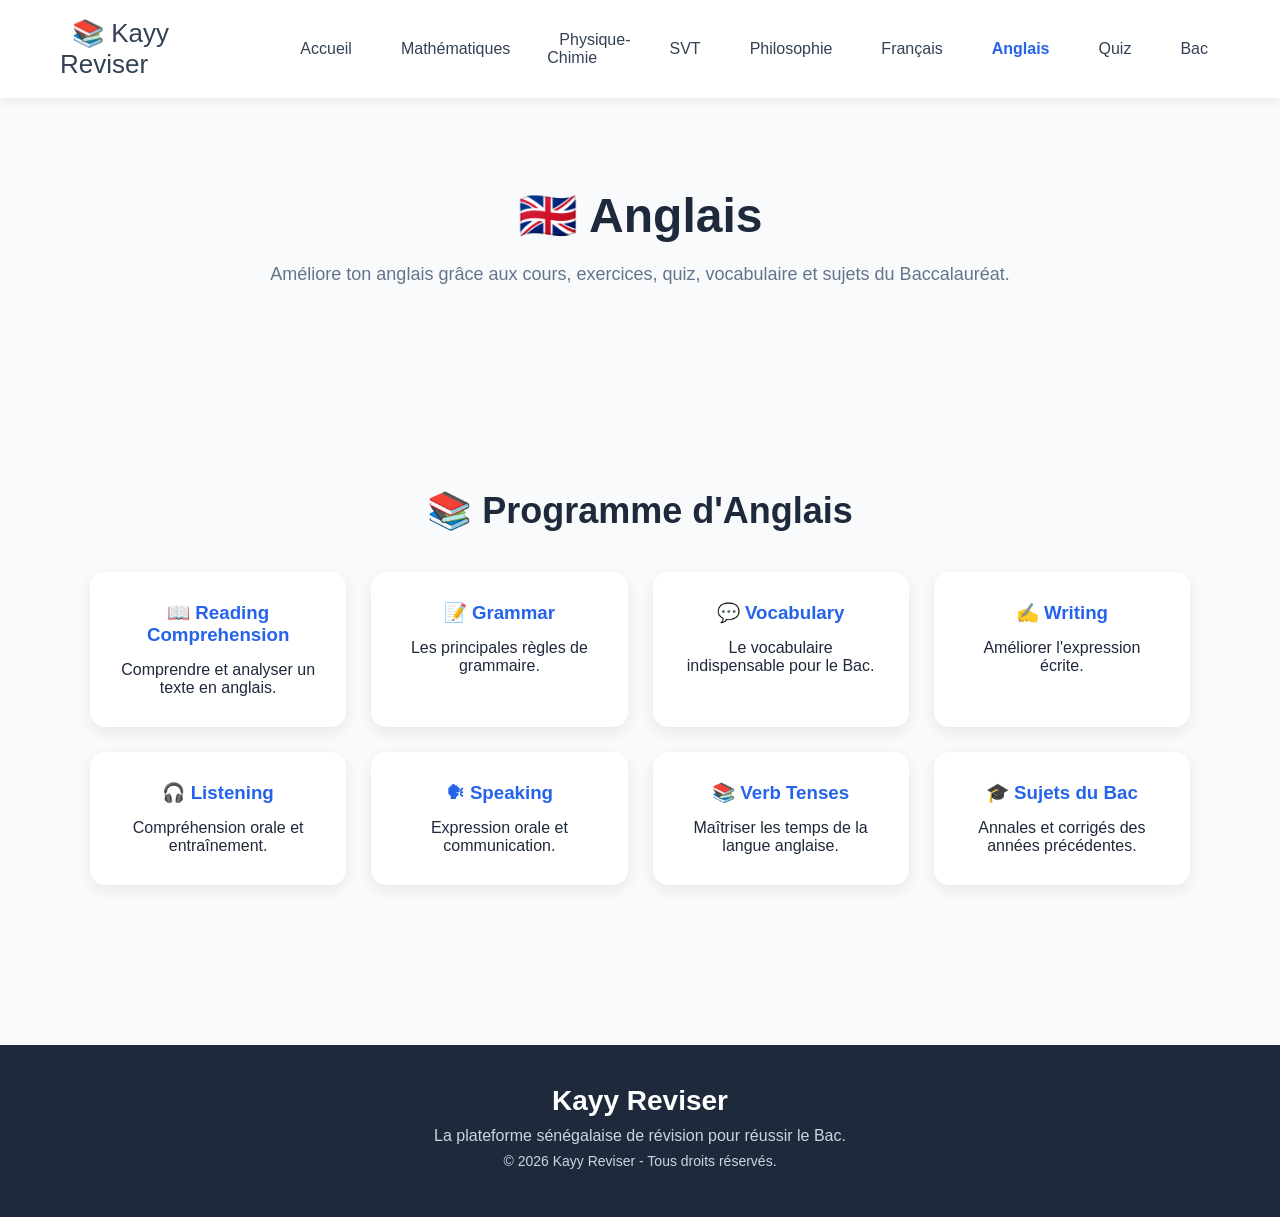
==== pages/anglais .html @ bd50204b "ajout de la page Anglais" ====
<!DOCTYPE html>
<html lang="fr">

<head>
    <meta charset="UTF-8">
    <meta name="viewport" content="width=device-width, initial-scale=1.0">
    <title>Anglais | Kayy Reviser</title>
    <link rel="stylesheet" href="../assets/css/style.css">
</head>

<body>

<header>

    <nav class="navbar">

        <div class="logo">
            <a href="../index.html">📚 Kayy Reviser</a>
        </div>

        <ul class="nav-links">
            <li><a href="../index.html">Accueil</a></li>
            <li><a href="mathematiques.html">Mathématiques</a></li>
            <li><a href="physique-chimie.html">Physique-Chimie</a></li>
            <li><a href="svt.html">SVT</a></li>
            <li><a href="philosophie.html">Philosophie</a></li>
            <li><a href="francais.html">Français</a></li>
            <li><a href="anglais.html" class="active">Anglais</a></li>
            <li><a href="#">Quiz</a></li>
            <li><a href="#">Bac</a></li>
        </ul>

    </nav>

</header>

<section class="hero">

    <h1>🇬🇧 Anglais</h1>

    <p>
        Améliore ton anglais grâce aux cours, exercices,
        quiz, vocabulaire et sujets du Baccalauréat.
    </p>

</section>

<section class="chapters">

    <h2>📚 Programme d'Anglais</h2>

    <div class="subjects-grid">

        <div class="card">
            <h3>📖 Reading Comprehension</h3>
            <p>Comprendre et analyser un texte en anglais.</p>
        </div>

        <div class="card">
            <h3>📝 Grammar</h3>
            <p>Les principales règles de grammaire.</p>
        </div>

        <div class="card">
            <h3>💬 Vocabulary</h3>
            <p>Le vocabulaire indispensable pour le Bac.</p>
        </div>

        <div class="card">
            <h3>✍️ Writing</h3>
            <p>Améliorer l'expression écrite.</p>
        </div>

        <div class="card">
            <h3>🎧 Listening</h3>
            <p>Compréhension orale et entraînement.</p>
        </div>

        <div class="card">
            <h3>🗣 Speaking</h3>
            <p>Expression orale et communication.</p>
        </div>

        <div class="card">
            <h3>📚 Verb Tenses</h3>
            <p>Maîtriser les temps de la langue anglaise.</p>
        </div>

        <div class="card">
            <h3>🎓 Sujets du Bac</h3>
            <p>Annales et corrigés des années précédentes.</p>
        </div>

    </div>

</section>

<footer class="footer">

    <h3>Kayy Reviser</h3>

    <p>La plateforme sénégalaise de révision pour réussir le Bac.</p>

    <p class="copyright">
        © 2026 Kayy Reviser - Tous droits réservés.
    </p>

</footer>

</body>

</html>
---- assets/css/style.css ----
/* ===== RESET ===== */

* {
    margin: 0;
    padding: 0;
    box-sizing: border-box;
}

body {
    font-family: 'Poppins', sans-serif;
    background: #F8FAFC;
    color: #1E293B;
}

a {
    text-decoration: none;
    color: inherit;
}

button {
    cursor: pointer;
    border: none;
    font-family: inherit;
}/* ===== CENTRAGE GLOBAL ===== */

body {
    display: flex;
    flex-direction: column;
    align-items: center;
}
/* ===== NAVBAR ===== */

.navbar {
    width: 100%;
    display: flex;
    justify-content: space-between;
    align-items: center;
    padding: 20px 60px;
    background: #ffffff;
    box-shadow: 0 2px 10px rgba(0,0,0,0.05);
    position: sticky;
    top: 0;
}

.logo {
    font-size: 22px;
    font-weight: 700;
    color: #2563EB;
}

nav a {
    margin: 0 12px;
    font-weight: 500;
    color: #1E293B;
}

nav a:hover {
    color: #2563EB;
}

.auth button {
    margin-left: 10px;
    padding: 8px 14px;
    border-radius: 8px;
    font-weight: 500;
}

.btn-login {
    background: transparent;
    border: 1px solid #2563EB;
    color: #2563EB;
}

.btn-register {
    background: #2563EB;
    color: white;
}

/* ===== NAVBAR ===== */

.navbar{
    width:100%;
    background:white;
    padding:18px 60px;

    display:flex;
    justify-content:space-between;
    align-items:center;

    box-shadow:0 2px 12px rgba(0,0,0,.08);
}

.logo{
    color:#2563EB;
    font-size:26px;
    font-weight:700;
}
.nav-links{
    list-style:none;
    display:flex;
    gap:25px;
    align-items:center;
}

.nav-links li{
    list-style:none;
}

.nav-links a{
    color:#334155;
    font-weight:500;
    transition:.3s;
}

.nav-links a:hover{
    color:#2563EB;
}

.nav-links .active{
    color:#2563EB;
    font-weight:700;
}

nav{
    display:flex;
    gap:25px;
}

nav a{

    color:#334155;
    font-weight:500;
    transition:.3s;

}

nav a:hover{

    color:#2563EB;

}
/* ===== HERO ===== */

.hero{
    width:100%;
    text-align:center;
    padding:90px 20px;
}

.hero h1{
    font-size:48px;
    color:#1E293B;
    margin-bottom:20px;
}

.hero p{
    font-size:18px;
    color:#64748B;
    margin-bottom:35px;
}

.hero-buttons{
    display:flex;
    justify-content:center;
    gap:20px;
}

.btn-primary{
    background:#2563EB;
    color:white;
    padding:14px 28px;
    border-radius:10px;
}

.btn-secondary{
    background:white;
    color:#2563EB;
    border:2px solid #2563EB;
    padding:14px 28px;
    border-radius:10px;
}
/* ===== EFFETS DES BOUTONS ===== */

.btn-primary:hover{
    background:#1E40AF;
    transform:translateY(-3px);
    transition:0.3s;
}

.btn-secondary:hover{
    background:#2563EB;
    color:white;
    transform:translateY(-3px);
    transition:0.3s;
}
/* ===== MATIÈRES ===== */

.subjects{
    width:100%;
    padding:80px 40px;
    text-align:center;
}

.subjects h2{
    font-size:36px;
    margin-bottom:40px;
    color:#1E293B;
}

.subjects-grid{
    display:grid;
    grid-template-columns:repeat(auto-fit,minmax(250px,1fr));
    gap:25px;
    max-width:1100px;
    margin:auto;
}

.card{
    display:block;
    background:white;
    padding:30px;
    border-radius:15px;
    box-shadow:0 5px 15px rgba(0,0,0,.08);
    transition:.3s;
    text-decoration:none;
    color:inherit;
}

.card:hover{
    transform:translateY(-8px);
    box-shadow:0 10px 25px rgba(37,99,235,.20);
}

.card h3{
    color:#2563EB;
    margin-bottom:15px;
}
/* ===== POURQUOI KAYY REVISER ===== */

.features{
    width:100%;
    padding:80px 40px;
    background:#EFF6FF;
    text-align:center;
}

.features h2{
    font-size:36px;
    margin-bottom:40px;
    color:#1E293B;
}

.features-grid{
    display:grid;
    grid-template-columns:repeat(auto-fit,minmax(280px,1fr));
    gap:25px;
    max-width:1100px;
    margin:auto;
}

.feature{
    background:white;
    padding:30px;
    border-radius:15px;
    box-shadow:0 5px 15px rgba(0,0,0,.08);
    transition:.3s;
}

.feature:hover{
    transform:translateY(-8px);
}

.feature h3{
    color:#2563EB;
    margin-bottom:15px;
}
/* ===== FOOTER ===== */

.footer{
    width:100%;
    background:#1E293B;
    color:white;
    text-align:center;
    padding:40px 20px;
    margin-top:80px;
}

.footer h3{
    font-size:28px;
    margin-bottom:10px;
}

.footer p{
    color:#CBD5E1;
    margin:8px 0;
}

.copyright{
    margin-top:20px;
    font-size:14px;
}
/* ===== CHAPITRES ===== */

.chapters{
    width:100%;
    padding:80px 40px;
    text-align:center;
}

.chapters h2{
    font-size:36px;
    margin-bottom:40px;
    color:#1E293B;
}
.card-link{
    text-decoration: none;
    color: inherit;
}
/* ===== STATISTIQUES ===== */

.stats{

    display:grid;

    grid-template-columns:repeat(auto-fit,minmax(150px,1fr));
    gap:20px;

    max-width:1100px;

    margin:50px auto;

    padding:0 30px;

}

.stat-card{

    background:white;

    border-radius:15px;

    padding:25px;

    text-align:center;

    box-shadow:0 5px 15px rgba(0,0,0,.08);

    transition:.3s;

}

.stat-card:hover{

    transform:translateY(-6px);

}

.stat-card h3{

    font-size:35px;

    margin-bottom:10px;

}
/* ===========================
   RESPONSIVE
=========================== */

@media (max-width:768px){

    .navbar{
        flex-direction:column;
        gap:15px;
        padding:20px;
    }

    .navbar nav{
        display:flex;
        flex-wrap:wrap;
        justify-content:center;
        gap:15px;
    }

    .hero h1{
        font-size:36px;
    }

    .hero p{
        font-size:16px;
    }

    .subjects,
    .features,
    .chapters{
        padding:60px 20px;
    }
    .stats{
    grid-template-columns:1fr 1fr;
    padding:0 20px;
    body{
    overflow-x:hidden;
}

}

}
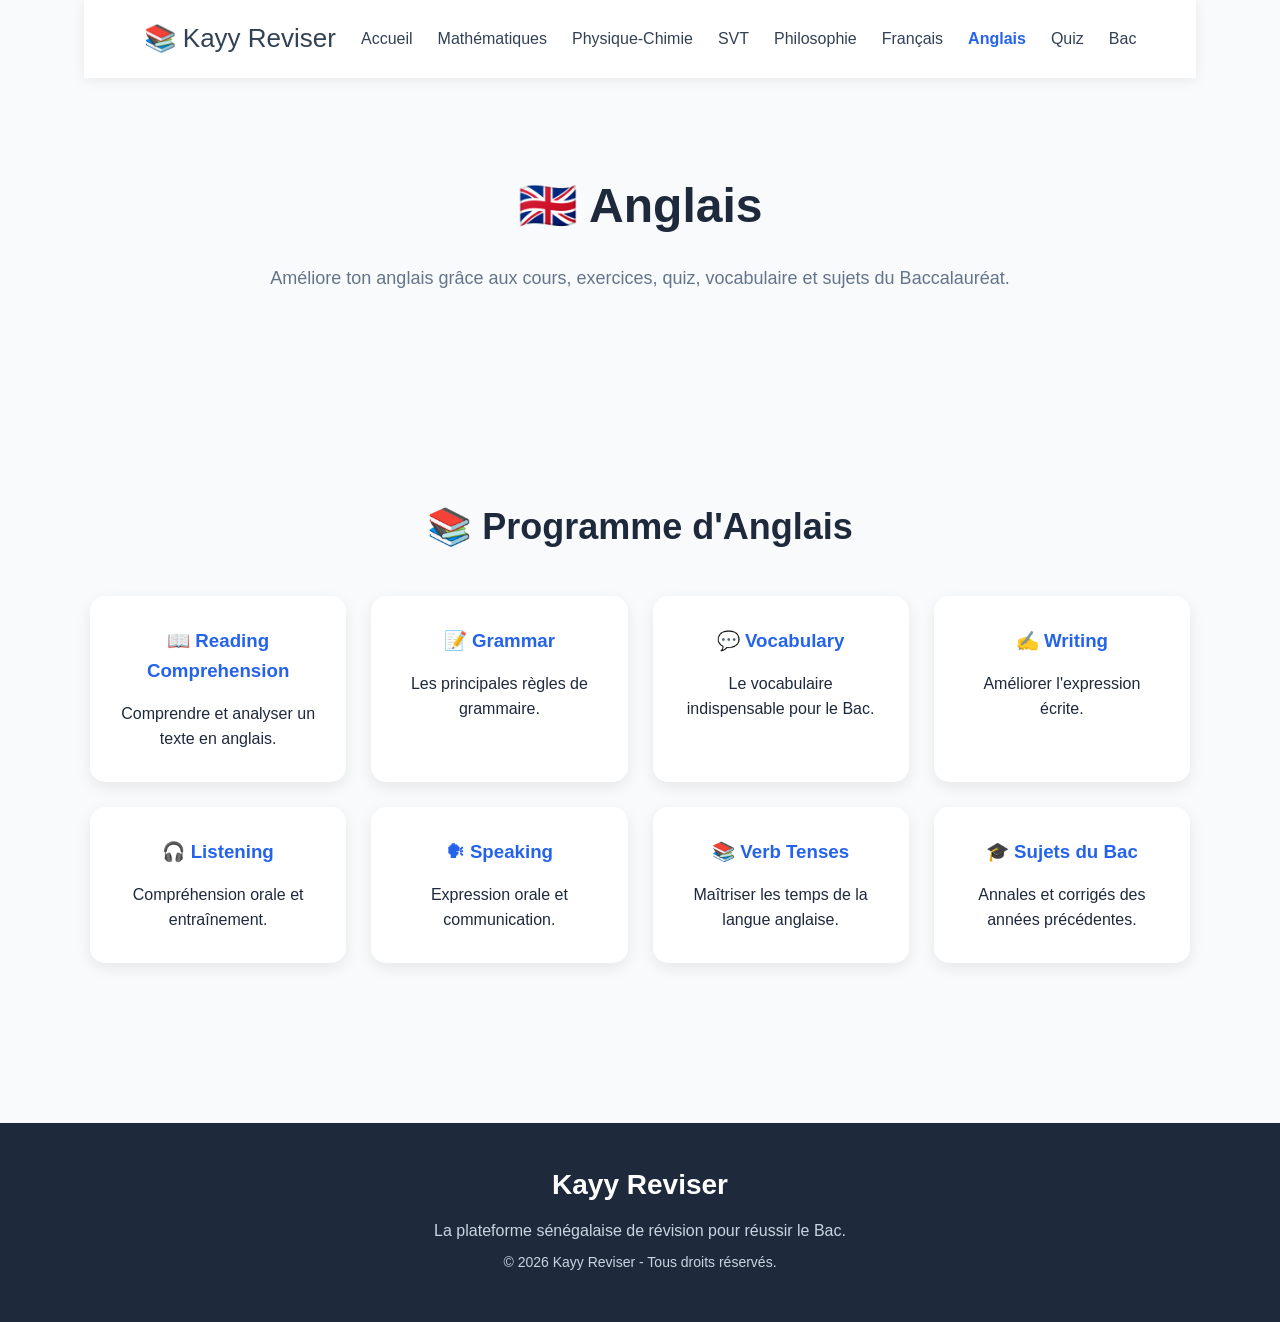
==== commit cb0e49f1: "Ajout du moteur de quiz et de le barre de progression" ====
--- a/pages/anglais .html
+++ b/pages/anglais .html
@@ -26,7 +26,7 @@
             <li><a href="philosophie.html">Philosophie</a></li>
             <li><a href="francais.html">Français</a></li>
             <li><a href="anglais.html" class="active">Anglais</a></li>
-            <li><a href="#">Quiz</a></li>
+            <li><a href="quiz.html">Quiz</a></li>
             <li><a href="#">Bac</a></li>
         </ul>
 
@@ -106,6 +106,7 @@
     </p>
 
 </footer>
+<script src="../assets/js/script.js"></script>
 
 </body>
 
--- a/assets/css/style.css
+++ b/assets/css/style.css
@@ -10,6 +10,10 @@
     font-family: 'Poppins', sans-serif;
     background: #F8FAFC;
     color: #1E293B;
+    display: flex;
+    flex-direction: column;
+    align-items: center;
+    line-height: 1.6;
 }
 
 a {
@@ -21,42 +25,14 @@
     cursor: pointer;
     border: none;
     font-family: inherit;
-}/* ===== CENTRAGE GLOBAL ===== */
-
-body {
-    display: flex;
-    flex-direction: column;
-    align-items: center;
 }
 /* ===== NAVBAR ===== */
 
-.navbar {
-    width: 100%;
-    display: flex;
-    justify-content: space-between;
-    align-items: center;
-    padding: 20px 60px;
-    background: #ffffff;
-    box-shadow: 0 2px 10px rgba(0,0,0,0.05);
-    position: sticky;
-    top: 0;
-}
-
-.logo {
-    font-size: 22px;
-    font-weight: 700;
-    color: #2563EB;
-}
-
-nav a {
-    margin: 0 12px;
-    font-weight: 500;
-    color: #1E293B;
-}
-
-nav a:hover {
-    color: #2563EB;
-}
+
+
+
+
+
 
 .auth button {
     margin-left: 10px;
@@ -88,6 +64,9 @@
     align-items:center;
 
     box-shadow:0 2px 12px rgba(0,0,0,.08);
+    position:sticky;
+    top:0;
+    z-index:100;
 }
 
 .logo{
@@ -365,8 +344,11 @@
 /* ===========================
    RESPONSIVE
 =========================== */
-
 @media (max-width:768px){
+
+    body{
+        overflow-x:hidden;
+    }
 
     .navbar{
         flex-direction:column;
@@ -374,8 +356,7 @@
         padding:20px;
     }
 
-    .navbar nav{
-        display:flex;
+    .nav-links{
         flex-wrap:wrap;
         justify-content:center;
         gap:15px;
@@ -394,13 +375,61 @@
     .chapters{
         padding:60px 20px;
     }
+
     .stats{
-    grid-template-columns:1fr 1fr;
-    padding:0 20px;
-    body{
-    overflow-x:hidden;
-}
-
-}
+        grid-template-columns:1fr 1fr;
+        padding:0 20px;
+    }
+
+}
+/* ===== BOUTON RETOUR EN HAUT ===== */
+
+.back-to-top{
+    position:fixed;
+    bottom:25px;
+    right:25px;
+    width:50px;
+    height:50px;
+    border:none;
+    border-radius:50%;
+    background:#2563EB;
+    color:white;
+    font-size:22px;
+    cursor:pointer;
+    display:none;
+    box-shadow:0 5px 15px rgba(0,0,0,.2);
+    transition:.3s;
+}
+
+.back-to-top:hover{
+    background:#1E40AF;
+}
+/* ===== BARRE DE PROGRESSION ===== */
+
+.progress-bar{
+
+    width:100%;
+    max-width:700px;
+    height:12px;
+
+    background:#E2E8F0;
+
+    border-radius:20px;
+
+    margin:15px auto 35px;
+
+    overflow:hidden;
+
+}
+
+#progress-fill{
+
+    width:0%;
+
+    height:100%;
+
+    background:#2563EB;
+
+    transition:width .4s ease;
 
 }
